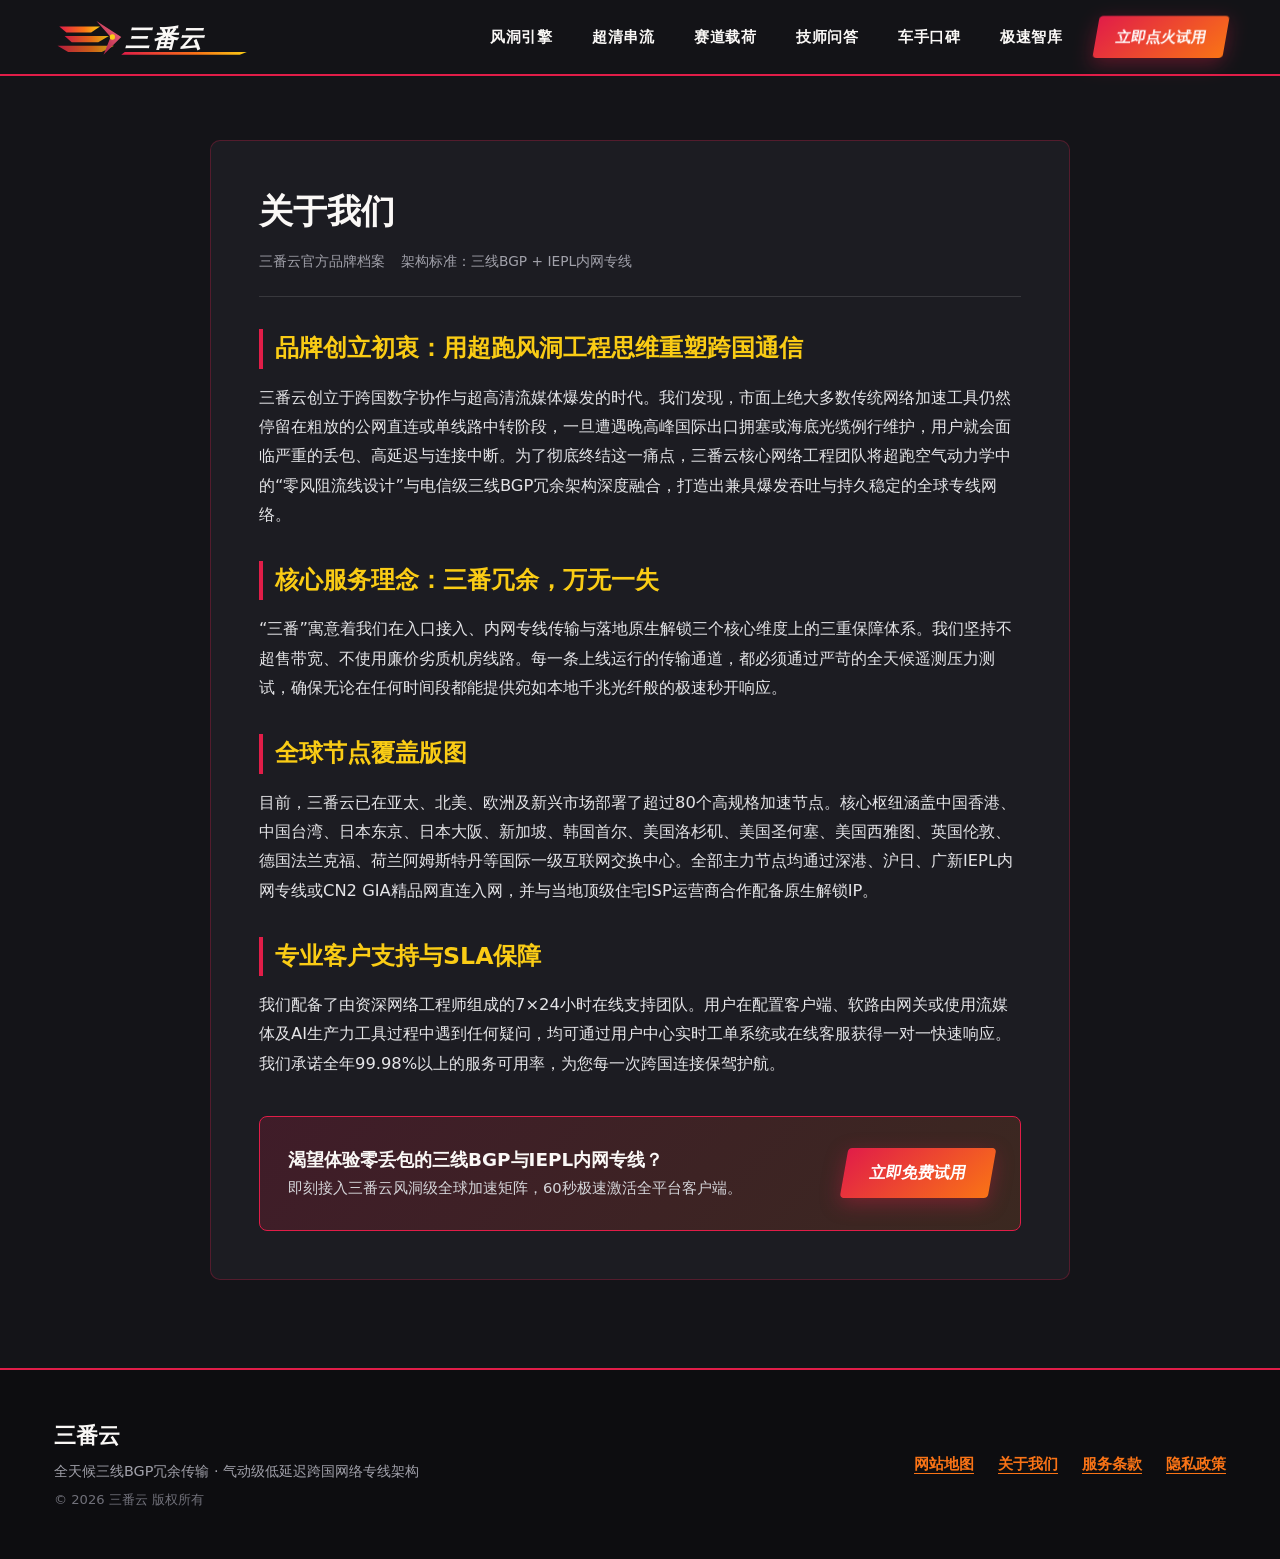
==== about.html @ 8d22618e "Deploy sanfanyun.autos landing page" ====
<!DOCTYPE html>
<html lang="zh-CN">
<head>
  <meta charset="UTF-8">
  <meta name="viewport" content="width=device-width, initial-scale=1.0">
  <title>关于我们 - 三番云</title>
  <meta name="description" content="了解三番云品牌创立初衷、三线BGP与IEPL专线服务理念、全球80+节点覆盖版图与7×24小时客户支持。">
  <link rel="canonical" href="https://sanfanyun.autos/about.html">
  <meta property="og:type" content="article">
  <meta property="og:title" content="关于我们 - 三番云">
  <meta property="og:description" content="了解三番云品牌创立初衷、三线BGP与IEPL专线服务理念、全球80+节点覆盖版图与7×24小时客户支持。">
  <meta property="og:url" content="https://sanfanyun.autos/about.html">
  <meta property="og:site_name" content="三番云">
  <link rel="stylesheet" href="style.css">
</head>
<body>
  <header class="aero-header">
  <div class="aero-container header-inner">
    <a href="index.html" class="brand-link" aria-label="三番云首页">
      <svg class="brand-logo-svg" viewBox="0 0 230 52" xmlns="http://www.w3.org/2000/svg" aria-label="三番云">
  <defs>
    <linearGradient id="crimsonBlade" x1="0%" y1="0%" x2="100%" y2="0%">
      <stop offset="0%" stop-color="#E11D48"/>
      <stop offset="60%" stop-color="#F97316"/>
      <stop offset="100%" stop-color="#FACC15"/>
    </linearGradient>
    <linearGradient id="bladeGlow" x1="0%" y1="100%" x2="100%" y2="0%">
      <stop offset="0%" stop-color="#9F1239"/>
      <stop offset="100%" stop-color="#FB7185"/>
    </linearGradient>
  </defs>
  <!-- Triple Aerodynamic Blades merging into Typography -->
  <path d="M6 14 L52 14 L42 21 L14 21 Z" fill="url(#crimsonBlade)"/>
  <path d="M12 25 L62 25 L50 32 L20 32 Z" fill="url(#crimsonBlade)" opacity="0.9"/>
  <path d="M4 36 L68 36 L54 43 L16 43 Z" fill="url(#crimsonBlade)" opacity="0.8"/>
  <path d="M48 8 L76 26 L56 46 L64 26 Z" fill="url(#bladeGlow)"/>
  <circle cx="66" cy="26" r="3" fill="#FACC15"/>
  <!-- Integrated Metallic Racing Typography -->
  <text x="80" y="37" font-family="'PingFang SC', 'Microsoft YaHei', sans-serif" font-weight="900" font-size="28" font-style="italic" fill="#FAF8F6" letter-spacing="2">三番云</text>
  <path d="M80 43 L218 43 L210 46 L76 46 Z" fill="url(#crimsonBlade)"/>
</svg>
    </a>
    <nav class="aero-nav" aria-label="主导航">
      <ul class="nav-list">
        <li><a href="index.html#wind-tunnel" class="nav-item">风洞引擎</a></li>
        <li><a href="index.html#media-matrix" class="nav-item">超清串流</a></li>
        <li><a href="index.html#telemetry-plans" class="nav-item">赛道载荷</a></li>
        <li><a href="index.html#pit-faq" class="nav-item">技师问答</a></li>
        <li><a href="index.html#driver-logs" class="nav-item">车手口碑</a></li>
        <li><a href="velocity-digest.html" class="nav-item ">极速智库</a></li>
      </ul>
      <a href="https://ww012.twilightaff.com/#/?code=A56DH1Af" class="btn-crimson nav-cta" rel="nofollow" target="_blank">立即点火试用</a>
    </nav>
  </div>
</header>
  <main class="subpage-wrap">
    <div class="aero-container">
      <article class="article-shell">
        <h1>关于我们</h1>
        <div class="article-meta-bar"><span>三番云官方品牌档案</span><span>架构标准：三线BGP + IEPL内网专线</span></div>
        <div class="article-content">
          
<h2>品牌创立初衷：用超跑风洞工程思维重塑跨国通信</h2>
<p>三番云创立于跨国数字协作与超高清流媒体爆发的时代。我们发现，市面上绝大多数传统网络加速工具仍然停留在粗放的公网直连或单线路中转阶段，一旦遭遇晚高峰国际出口拥塞或海底光缆例行维护，用户就会面临严重的丢包、高延迟与连接中断。为了彻底终结这一痛点，三番云核心网络工程团队将超跑空气动力学中的“零风阻流线设计”与电信级三线BGP冗余架构深度融合，打造出兼具爆发吞吐与持久稳定的全球专线网络。</p>

<h2>核心服务理念：三番冗余，万无一失</h2>
<p>“三番”寓意着我们在入口接入、内网专线传输与落地原生解锁三个核心维度上的三重保障体系。我们坚持不超售带宽、不使用廉价劣质机房线路。每一条上线运行的传输通道，都必须通过严苛的全天候遥测压力测试，确保无论在任何时间段都能提供宛如本地千兆光纤般的极速秒开响应。</p>

<h2>全球节点覆盖版图</h2>
<p>目前，三番云已在亚太、北美、欧洲及新兴市场部署了超过80个高规格加速节点。核心枢纽涵盖中国香港、中国台湾、日本东京、日本大阪、新加坡、韩国首尔、美国洛杉矶、美国圣何塞、美国西雅图、英国伦敦、德国法兰克福、荷兰阿姆斯特丹等国际一级互联网交换中心。全部主力节点均通过深港、沪日、广新IEPL内网专线或CN2 GIA精品网直连入网，并与当地顶级住宅ISP运营商合作配备原生解锁IP。</p>

<h2>专业客户支持与SLA保障</h2>
<p>我们配备了由资深网络工程师组成的7×24小时在线支持团队。用户在配置客户端、软路由网关或使用流媒体及AI生产力工具过程中遇到任何疑问，均可通过用户中心实时工单系统或在线客服获得一对一快速响应。我们承诺全年99.98%以上的服务可用率，为您每一次跨国连接保驾护航。</p>

        </div>
        <div class="article-cta-box">
          <div>
            <strong style="font-size: 1.15rem; color: #FAF8F6; display: block;">渴望体验零丢包的三线BGP与IEPL内网专线？</strong>
            <span style="font-size: 0.92rem; color: #D4D4D8;">即刻接入三番云风洞级全球加速矩阵，60秒极速激活全平台客户端。</span>
          </div>
          <a href="https://ww012.twilightaff.com/#/?code=A56DH1Af" class="btn-crimson" rel="nofollow" target="_blank">立即免费试用</a>
        </div>
      </article>
    </div>
  </main>
  <footer class="aero-footer">
  <div class="aero-container footer-inner">
    <div class="footer-brand-col">
      <div class="footer-brand-title">三番云</div>
      <p class="footer-tagline">全天候三线BGP冗余传输 · 气动级低延迟跨国网络专线架构</p>
      <p class="footer-copy">© 2026 三番云 版权所有</p>
    </div>
    <nav class="footer-links-nav" aria-label="底部导航">
      <a href="sitemap.html" class="footer-link">网站地图</a>
      <a href="about.html" class="footer-link">关于我们</a>
      <a href="terms.html" class="footer-link">服务条款</a>
      <a href="privacy.html" class="footer-link">隐私政策</a>
    </nav>
  </div>
</footer>
</body>
</html>
---- style.css ----
/* 三番云 - 超跑空气动力学风洞与竞速绯红风格 (Aerodynamic Wind-Tunnel & Crimson Velocity) */
:root {
  --bg-obsidian: #141418;
  --bg-tunnel: #1C1C22;
  --bg-card-light: #FAF8F6;
  --bg-card-muted: #F2ECE7;
  --text-light: #FAF8F6;
  --text-muted: #A1A1AA;
  --text-dark: #18181B;
  --text-dark-sub: #52525B;
  --crimson: #E11D48;
  --crimson-bright: #FB7185;
  --flame: #F97316;
  --amber-gauge: #FACC15;
  --border-line: rgba(225, 29, 72, 0.28);
}

* {
  box-sizing: border-box;
  margin: 0;
  padding: 0;
}

html {
  scroll-behavior: smooth;
  font-family: 'PingFang SC', 'Hiragino Sans GB', 'Microsoft YaHei', system-ui, -apple-system, sans-serif;
  background-color: var(--bg-obsidian);
  color: var(--text-light);
  line-height: 1.65;
}

body {
  background-color: var(--bg-obsidian);
  color: var(--text-light);
  overflow-x: hidden;
}

/* Prominent Custom Hyperlink Styling - Same before and after visited */
a, a:visited, a:active {
  color: var(--flame);
  text-decoration: underline;
  text-underline-offset: 4px;
  text-decoration-thickness: 1.5px;
  transition: color 0.2s ease, opacity 0.2s ease;
}

a:hover {
  color: var(--crimson-bright);
}

.aero-container {
  width: 100%;
  max-width: 1220px;
  margin: 0 auto;
  padding: 0 24px;
}

/* Header & Navigation */
.aero-header {
  position: sticky;
  top: 0;
  z-index: 100;
  background: rgba(20, 20, 24, 0.94);
  border-bottom: 2px solid var(--crimson);
}

.header-inner {
  display: flex;
  align-items: center;
  justify-content: space-between;
  padding-top: 14px;
  padding-bottom: 14px;
  gap: 20px;
}

.brand-link, .brand-link:visited {
  text-decoration: none;
  display: inline-flex;
  align-items: center;
}

.brand-logo-svg {
  height: 46px;
  width: auto;
  display: block;
}

.aero-nav {
  display: flex;
  align-items: center;
  gap: 24px;
  flex-wrap: wrap;
}

.nav-list {
  display: flex;
  align-items: center;
  gap: 20px;
  list-style: none;
  flex-wrap: wrap;
}

.nav-item, .nav-item:visited {
  color: var(--text-light);
  text-decoration: none;
  font-weight: 600;
  font-size: 0.95rem;
  letter-spacing: 0.5px;
  padding: 6px 10px;
  border-bottom: 2px solid transparent;
  transition: border-color 0.2s ease, color 0.2s ease;
}

.nav-item:hover, .nav-item.active {
  color: var(--flame);
  border-bottom-color: var(--crimson);
}

/* Buttons */
.btn-crimson, .btn-crimson:visited {
  display: inline-flex;
  align-items: center;
  justify-content: center;
  gap: 8px;
  background: linear-gradient(135deg, var(--crimson) 0%, var(--flame) 100%);
  color: #FFFFFF;
  text-decoration: none;
  font-weight: 800;
  padding: 12px 26px;
  border-radius: 4px;
  transform: skewX(-10deg);
  box-shadow: 0 6px 20px rgba(225, 29, 72, 0.35);
  transition: transform 0.2s ease, box-shadow 0.2s ease;
  border: none;
}

.btn-crimson:hover {
  color: #FFFFFF;
  transform: skewX(-10deg) translateY(-2px);
  box-shadow: 0 10px 26px rgba(249, 115, 22, 0.5);
}

.btn-outline-flame, .btn-outline-flame:visited {
  display: inline-flex;
  align-items: center;
  justify-content: center;
  gap: 8px;
  background: rgba(249, 115, 22, 0.12);
  color: var(--amber-gauge);
  border: 2px solid var(--flame);
  text-decoration: none;
  font-weight: 800;
  padding: 10px 24px;
  border-radius: 4px;
  transform: skewX(-10deg);
  transition: background 0.2s ease, transform 0.2s ease;
}

.btn-outline-flame:hover {
  background: rgba(249, 115, 22, 0.26);
  color: #FFFFFF;
  transform: skewX(-10deg) translateY(-2px);
}

.nav-cta {
  padding: 9px 20px;
  font-size: 0.92rem;
}

/* Hero Section - Asymmetric Diagonal-Cut Split */
.hero-windtunnel {
  position: relative;
  padding: 72px 0 88px;
  background:
    radial-gradient(circle at 80% 35%, rgba(225, 29, 72, 0.18), transparent 52%),
    linear-gradient(165deg, #141418 0%, #1E1B24 65%, #16161C 100%);
  border-bottom: 3px solid var(--crimson);
  overflow: hidden;
}

.hero-grid {
  display: grid;
  grid-template-columns: 1.08fr 0.92fr;
  gap: 44px;
  align-items: center;
}

.telemetry-badge {
  display: inline-flex;
  align-items: center;
  gap: 10px;
  background: rgba(225, 29, 72, 0.16);
  border-left: 4px solid var(--crimson);
  padding: 6px 16px;
  font-size: 0.88rem;
  font-weight: 700;
  color: var(--amber-gauge);
  letter-spacing: 1px;
  margin-bottom: 20px;
}

.hero-title {
  font-size: 3.1rem;
  line-height: 1.18;
  font-weight: 900;
  color: var(--text-light);
  margin-bottom: 20px;
  letter-spacing: -0.5px;
}

.hero-title span {
  background: linear-gradient(90deg, var(--crimson-bright), var(--flame), var(--amber-gauge));
  -webkit-background-clip: text;
  -webkit-text-fill-color: transparent;
}

.hero-subtitle {
  font-size: 1.12rem;
  color: #D4D4D8;
  margin-bottom: 32px;
  max-width: 580px;
}

.hero-cta-group {
  display: flex;
  flex-wrap: wrap;
  gap: 18px;
  margin-bottom: 36px;
}

.hero-metrics-bar {
  display: grid;
  grid-template-columns: repeat(3, 1fr);
  gap: 16px;
  padding-top: 24px;
  border-top: 1px solid rgba(255, 255, 255, 0.12);
}

.metric-cell {
  background: rgba(255, 255, 255, 0.03);
  border-left: 3px solid var(--flame);
  padding: 10px 14px;
}

.metric-val {
  font-size: 1.45rem;
  font-weight: 900;
  color: var(--amber-gauge);
  font-style: italic;
}

.metric-label {
  font-size: 0.82rem;
  color: var(--text-muted);
}

/* Hero SVG Animation Keyframes */
.turbine-stage-wrap {
  background: #101014;
  border: 1px solid rgba(225, 29, 72, 0.4);
  border-radius: 10px;
  padding: 18px;
  box-shadow: 0 20px 50px rgba(0, 0, 0, 0.65);
  position: relative;
}

.wind-svg {
  width: 100%;
  height: auto;
  display: block;
}

@keyframes spinClockwise {
  from { transform: rotate(0deg); }
  to { transform: rotate(360deg); }
}

@keyframes spinCounter {
  from { transform: rotate(360deg); }
  to { transform: rotate(0deg); }
}

@keyframes slipstreamFlow {
  0% { stroke-dashoffset: 240; }
  100% { stroke-dashoffset: 0; }
}

@keyframes pulseCore {
  0%, 100% { opacity: 0.75; transform: scale(0.96); }
  50% { opacity: 1; transform: scale(1.05); }
}

.ring-outer {
  transform-origin: 260px 210px;
  animation: spinClockwise 18s linear infinite;
}

.ring-mid {
  transform-origin: 260px 210px;
  animation: spinCounter 10s linear infinite;
}

.ring-inner {
  transform-origin: 260px 210px;
  animation: spinClockwise 5s linear infinite;
}

.stream-line {
  stroke-dasharray: 18 12;
  animation: slipstreamFlow 3.2s linear infinite;
}

.stream-line-fast {
  stroke-dasharray: 28 14;
  animation: slipstreamFlow 1.8s linear infinite;
}

.core-pulse {
  transform-origin: 260px 210px;
  animation: pulseCore 2.4s ease-in-out infinite;
}

/* Section Headers */
.section-block {
  padding: 84px 0;
}

.section-block.light-surface {
  background-color: var(--bg-card-light);
  color: var(--text-dark);
}

.section-header {
  margin-bottom: 48px;
}

.section-kicker {
  display: inline-block;
  font-size: 0.84rem;
  font-weight: 800;
  text-transform: uppercase;
  letter-spacing: 2px;
  color: var(--crimson);
  margin-bottom: 8px;
}

.section-title {
  font-size: 2.2rem;
  font-weight: 900;
  line-height: 1.25;
  margin-bottom: 12px;
}

.section-desc {
  font-size: 1.02rem;
  max-width: 680px;
  opacity: 0.85;
}

/* Staggered Horizontal Wind-Tunnel Feature Strips (4 Advantages) */
.tunnel-strips {
  display: flex;
  flex-direction: column;
  gap: 22px;
}

.tunnel-strip-card {
  display: grid;
  grid-template-columns: 88px 1fr 200px;
  align-items: center;
  gap: 28px;
  background: var(--bg-tunnel);
  border: 1px solid rgba(225, 29, 72, 0.28);
  border-left: 6px solid var(--crimson);
  padding: 28px 32px;
  border-radius: 6px;
  transition: transform 0.22s ease, border-color 0.22s ease;
}

.tunnel-strip-card:nth-child(even) {
  margin-left: 36px;
  border-left-color: var(--flame);
}

.tunnel-strip-card:hover {
  transform: translateX(6px);
  border-color: var(--amber-gauge);
}

.strip-icon-box {
  width: 72px;
  height: 72px;
  background: rgba(225, 29, 72, 0.12);
  border: 1px solid rgba(249, 115, 22, 0.4);
  display: flex;
  align-items: center;
  justify-content: center;
  border-radius: 8px;
}

.strip-title {
  font-size: 1.35rem;
  font-weight: 800;
  color: var(--text-light);
  margin-bottom: 8px;
}

.strip-text {
  color: #D4D4D8;
  font-size: 0.96rem;
}

.strip-telemetry {
  text-align: right;
  border-left: 1px dashed rgba(255, 255, 255, 0.15);
  padding-left: 20px;
}

.strip-speed-num {
  font-size: 1.65rem;
  font-weight: 900;
  color: var(--amber-gauge);
  font-style: italic;
}

.strip-speed-unit {
  font-size: 0.82rem;
  color: var(--text-muted);
}

/* Streaming & AI Support Matrix (4 Cards on Alabaster Surface) */
.media-grid {
  display: grid;
  grid-template-columns: repeat(2, 1fr);
  gap: 28px;
}

.media-card {
  background: #FFFFFF;
  border: 1px solid #E4E4E7;
  border-top: 5px solid var(--crimson);
  padding: 32px;
  border-radius: 6px;
  box-shadow: 0 10px 24px rgba(20, 20, 24, 0.06);
  display: flex;
  flex-direction: column;
  gap: 14px;
}

.media-card:nth-child(2), .media-card:nth-child(3) {
  border-top-color: var(--flame);
}

.media-card-head {
  display: flex;
  align-items: center;
  justify-content: space-between;
  gap: 16px;
}

.media-card-title {
  font-size: 1.3rem;
  font-weight: 800;
  color: var(--text-dark);
}

.media-card-tag {
  background: #FEF2F2;
  color: var(--crimson);
  font-size: 0.78rem;
  font-weight: 800;
  padding: 4px 10px;
  border-radius: 4px;
}

.media-card p {
  color: var(--text-dark-sub);
  font-size: 0.96rem;
}

/* 3-Tier Racing Telemetry Pricing Table */
.pricing-grid {
  display: grid;
  grid-template-columns: repeat(3, 1fr);
  gap: 28px;
  align-items: stretch;
}

.telemetry-plan {
  background: var(--bg-tunnel);
  border: 1px solid rgba(255, 255, 255, 0.12);
  border-radius: 8px;
  padding: 36px 28px;
  display: flex;
  flex-direction: column;
  justify-content: space-between;
  position: relative;
}

.telemetry-plan.featured {
  background: linear-gradient(180deg, #251720 0%, #1A1822 100%);
  border: 2px solid var(--crimson);
  box-shadow: 0 16px 40px rgba(225, 29, 72, 0.25);
  transform: translateY(-8px);
}

.plan-ribbon {
  position: absolute;
  top: -13px;
  right: 24px;
  background: linear-gradient(90deg, var(--crimson), var(--flame));
  color: #FFFFFF;
  font-size: 0.78rem;
  font-weight: 800;
  padding: 4px 14px;
  border-radius: 3px;
}

.plan-tier-name {
  font-size: 1.35rem;
  font-weight: 900;
  color: var(--text-light);
  margin-bottom: 6px;
}

.plan-tier-sub {
  font-size: 0.88rem;
  color: var(--text-muted);
  margin-bottom: 22px;
}

.plan-price-box {
  margin-bottom: 24px;
  padding-bottom: 20px;
  border-bottom: 1px solid rgba(255, 255, 255, 0.1);
}

.plan-price {
  font-size: 2.5rem;
  font-weight: 900;
  color: var(--amber-gauge);
  font-style: italic;
}

.plan-cycle {
  font-size: 0.9rem;
  color: var(--text-muted);
}

.plan-spec-list {
  list-style: none;
  display: flex;
  flex-direction: column;
  gap: 12px;
  margin-bottom: 30px;
}

.plan-spec-list li {
  display: flex;
  align-items: center;
  gap: 10px;
  font-size: 0.94rem;
  color: #E4E4E7;
}

.spec-dot {
  width: 16px;
  height: 16px;
  flex-shrink: 0;
}

/* Accordion FAQ */
.faq-stack {
  display: flex;
  flex-direction: column;
  gap: 16px;
  max-width: 900px;
}

.faq-item {
  background: #FFFFFF;
  border: 1px solid #E4E4E7;
  border-left: 5px solid var(--crimson);
  border-radius: 6px;
  padding: 22px 26px;
}

.faq-q {
  font-size: 1.14rem;
  font-weight: 800;
  color: var(--text-dark);
  margin-bottom: 10px;
  display: flex;
  align-items: center;
  gap: 10px;
}

.faq-a {
  font-size: 0.96rem;
  color: var(--text-dark-sub);
}

/* Masonry / Staggered Telemetry Reviews */
.reviews-masonry {
  display: grid;
  grid-template-columns: repeat(2, 1fr);
  gap: 24px;
}

.review-card {
  background: var(--bg-tunnel);
  border: 1px solid rgba(249, 115, 22, 0.25);
  padding: 28px;
  border-radius: 8px;
}

.review-quote {
  font-size: 0.98rem;
  color: #E4E4E7;
  margin-bottom: 18px;
  font-style: italic;
}

.review-meta {
  display: flex;
  align-items: center;
  justify-content: space-between;
  border-top: 1px solid rgba(255, 255, 255, 0.08);
  padding-top: 12px;
}

.review-author {
  font-weight: 800;
  color: var(--amber-gauge);
}

.review-route {
  font-size: 0.82rem;
  color: var(--text-muted);
}

/* Articles Card Grid (for velocity-digest.html and home preview) */
.digest-grid {
  display: grid;
  grid-template-columns: repeat(3, 1fr);
  gap: 26px;
}

.digest-card {
  background: var(--bg-tunnel);
  border: 1px solid rgba(225, 29, 72, 0.3);
  border-top: 4px solid var(--crimson);
  border-radius: 8px;
  padding: 26px;
  display: flex;
  flex-direction: column;
  justify-content: space-between;
  transition: transform 0.2s ease, border-color 0.2s ease;
}

.digest-card:hover {
  transform: translateY(-4px);
  border-color: var(--flame);
}

.digest-tag {
  display: inline-block;
  font-size: 0.76rem;
  font-weight: 800;
  color: var(--amber-gauge);
  background: rgba(249, 115, 22, 0.15);
  padding: 3px 10px;
  border-radius: 3px;
  margin-bottom: 12px;
}

.digest-card-title {
  font-size: 1.18rem;
  font-weight: 800;
  line-height: 1.4;
  margin-bottom: 12px;
}

.digest-card-title a, .digest-card-title a:visited {
  color: var(--text-light);
  text-decoration: none;
}

.digest-card-title a:hover {
  color: var(--flame);
}

.digest-excerpt {
  font-size: 0.92rem;
  color: var(--text-muted);
  margin-bottom: 18px;
}

.digest-readmore, .digest-readmore:visited {
  font-size: 0.9rem;
  font-weight: 800;
  color: var(--flame);
  text-decoration: underline;
}

/* Article Detail & Subpage Layout */
.subpage-wrap {
  padding: 64px 0 88px;
}

.article-shell {
  max-width: 860px;
  margin: 0 auto;
  background: var(--bg-tunnel);
  border: 1px solid rgba(225, 29, 72, 0.28);
  border-radius: 10px;
  padding: 48px;
}

.article-shell h1 {
  font-size: 2.15rem;
  line-height: 1.3;
  color: var(--text-light);
  margin-bottom: 16px;
}

.article-meta-bar {
  display: flex;
  flex-wrap: wrap;
  gap: 16px;
  font-size: 0.86rem;
  color: var(--text-muted);
  padding-bottom: 24px;
  margin-bottom: 28px;
  border-bottom: 1px solid rgba(255, 255, 255, 0.12);
}

.article-content h2 {
  font-size: 1.48rem;
  color: var(--amber-gauge);
  margin: 32px 0 14px;
  padding-left: 12px;
  border-left: 4px solid var(--crimson);
}

.article-content h3 {
  font-size: 1.2rem;
  color: var(--crimson-bright);
  margin: 24px 0 10px;
}

.article-content p {
  font-size: 1.02rem;
  color: #E4E4E7;
  margin-bottom: 18px;
  line-height: 1.8;
}

.article-cta-box {
  margin-top: 38px;
  padding: 28px;
  background: linear-gradient(135deg, rgba(225, 29, 72, 0.18), rgba(249, 115, 22, 0.14));
  border: 1px solid var(--crimson);
  border-radius: 8px;
  display: flex;
  align-items: center;
  justify-content: space-between;
  flex-wrap: wrap;
  gap: 20px;
}

/* Footer */
.aero-footer {
  background: #0D0D10;
  border-top: 2px solid var(--crimson);
  padding: 48px 0;
}

.footer-inner {
  display: flex;
  align-items: center;
  justify-content: space-between;
  flex-wrap: wrap;
  gap: 24px;
}

.footer-brand-title {
  font-size: 1.35rem;
  font-weight: 900;
  color: var(--text-light);
  margin-bottom: 6px;
}

.footer-tagline {
  font-size: 0.9rem;
  color: var(--text-muted);
  margin-bottom: 6px;
}

.footer-copy {
  font-size: 0.82rem;
  color: #71717A;
}

.footer-links-nav {
  display: flex;
  align-items: center;
  gap: 24px;
  flex-wrap: wrap;
}

.footer-link, .footer-link:visited {
  color: var(--flame);
  font-weight: 700;
  font-size: 0.95rem;
  text-decoration: underline;
}

.footer-link:hover {
  color: var(--amber-gauge);
}

/* Mobile Responsive (@media) - Navigation ALWAYS visible! */
@media (max-width: 960px) {
  .hero-grid {
    grid-template-columns: 1fr;
  }
  .pricing-grid, .digest-grid {
    grid-template-columns: 1fr;
  }
  .tunnel-strip-card {
    grid-template-columns: 1fr;
    gap: 16px;
  }
  .tunnel-strip-card:nth-child(even) {
    margin-left: 0;
  }
  .strip-telemetry {
    text-align: left;
    border-left: none;
    border-top: 1px dashed rgba(255, 255, 255, 0.15);
    padding-left: 0;
    padding-top: 12px;
  }
}

@media (max-width: 768px) {
  .header-inner {
    flex-direction: column;
    align-items: flex-start;
    gap: 12px;
  }
  .aero-nav {
    width: 100%;
    flex-direction: column;
    align-items: flex-start;
    gap: 12px;
  }
  .nav-list {
    width: 100%;
    display: flex;
    flex-wrap: wrap;
    gap: 8px 12px;
  }
  .nav-item {
    font-size: 0.88rem;
    padding: 4px 6px;
  }
  .nav-cta {
    width: 100%;
    text-align: center;
    transform: none;
  }
  .btn-crimson, .btn-outline-flame {
    width: 100%;
    transform: none;
  }
  .hero-title {
    font-size: 2.15rem;
  }
  .hero-metrics-bar {
    grid-template-columns: 1fr;
  }
  .media-grid, .reviews-masonry {
    grid-template-columns: 1fr;
  }
  .article-shell {
    padding: 26px 20px;
  }
}
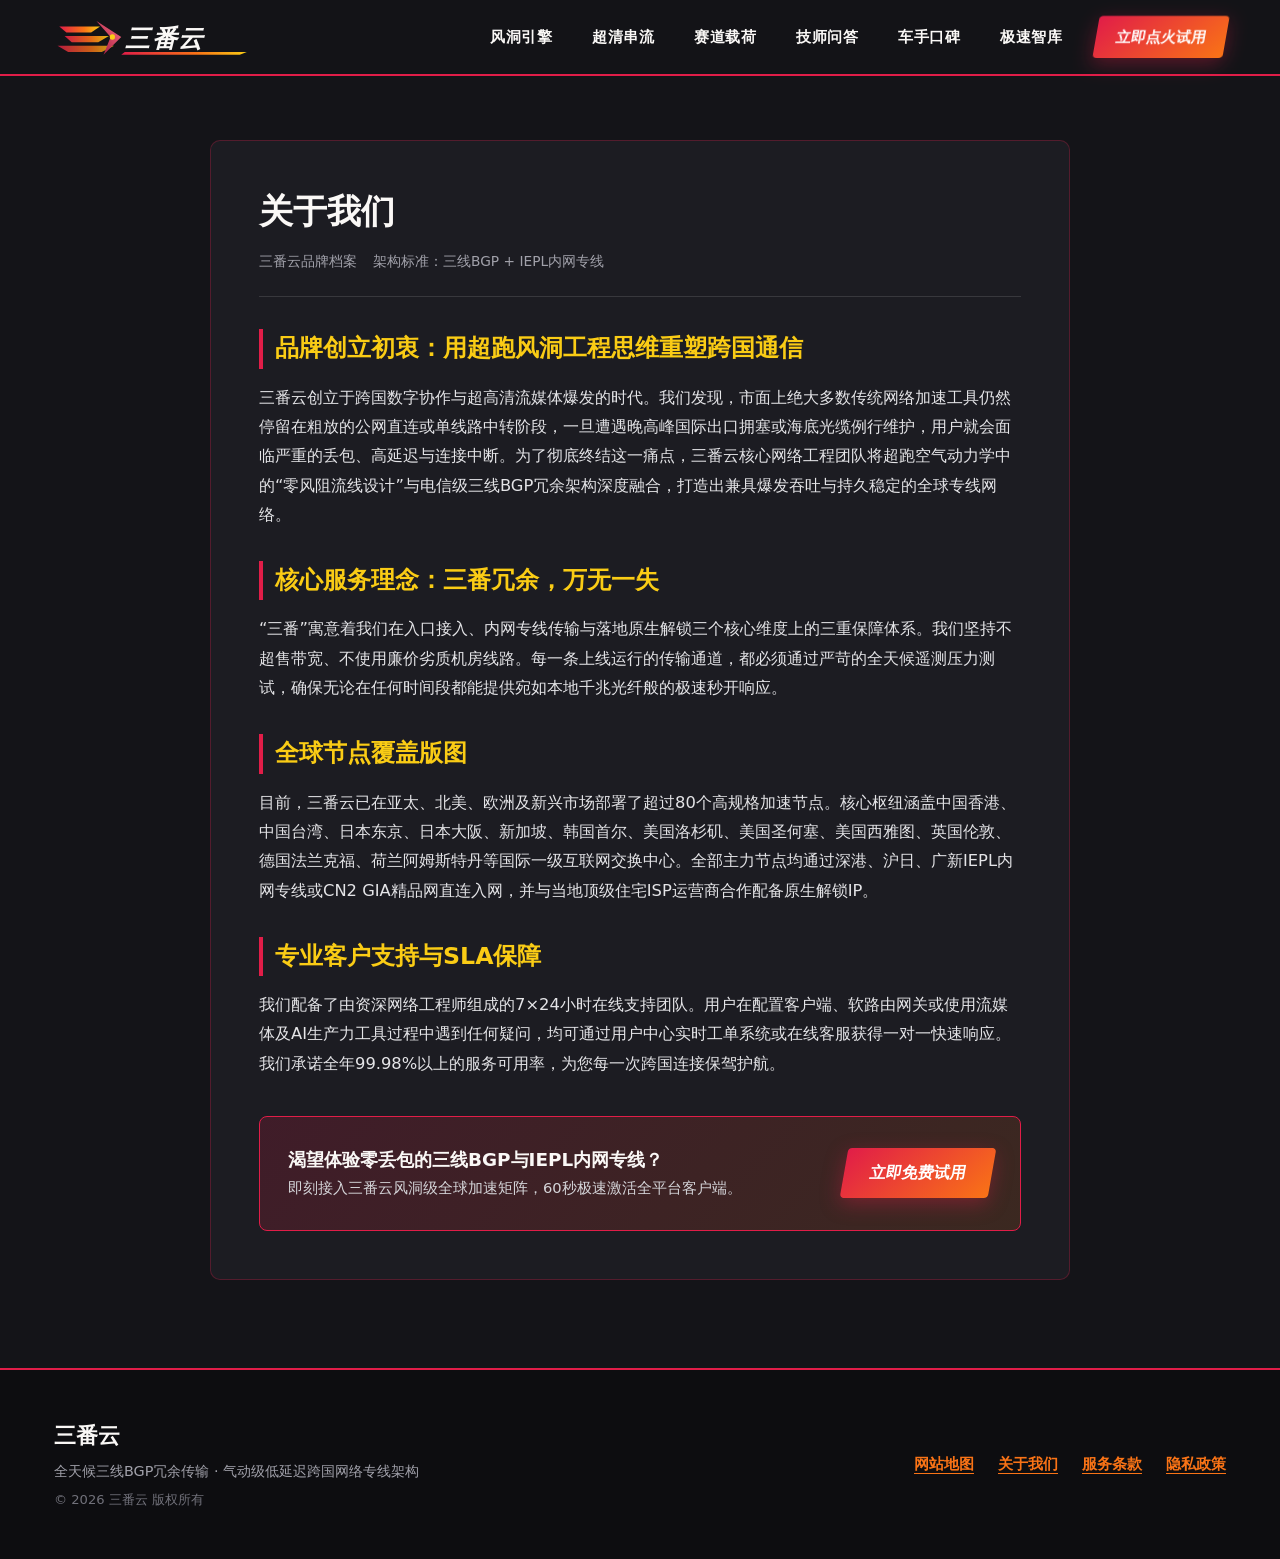
==== commit ee03341d: "revert: restore original layout and structure prior to pricing changes while keeping bespoke hero in" ====
--- a/about.html
+++ b/about.html
@@ -57,7 +57,7 @@
     <div class="aero-container">
       <article class="article-shell">
         <h1>关于我们</h1>
-        <div class="article-meta-bar"><span>三番云官方品牌档案</span><span>架构标准：三线BGP + IEPL内网专线</span></div>
+        <div class="article-meta-bar"><span>三番云品牌档案</span><span>架构标准：三线BGP + IEPL内网专线</span></div>
         <div class="article-content">
           
 <h2>品牌创立初衷：用超跑风洞工程思维重塑跨国通信</h2>
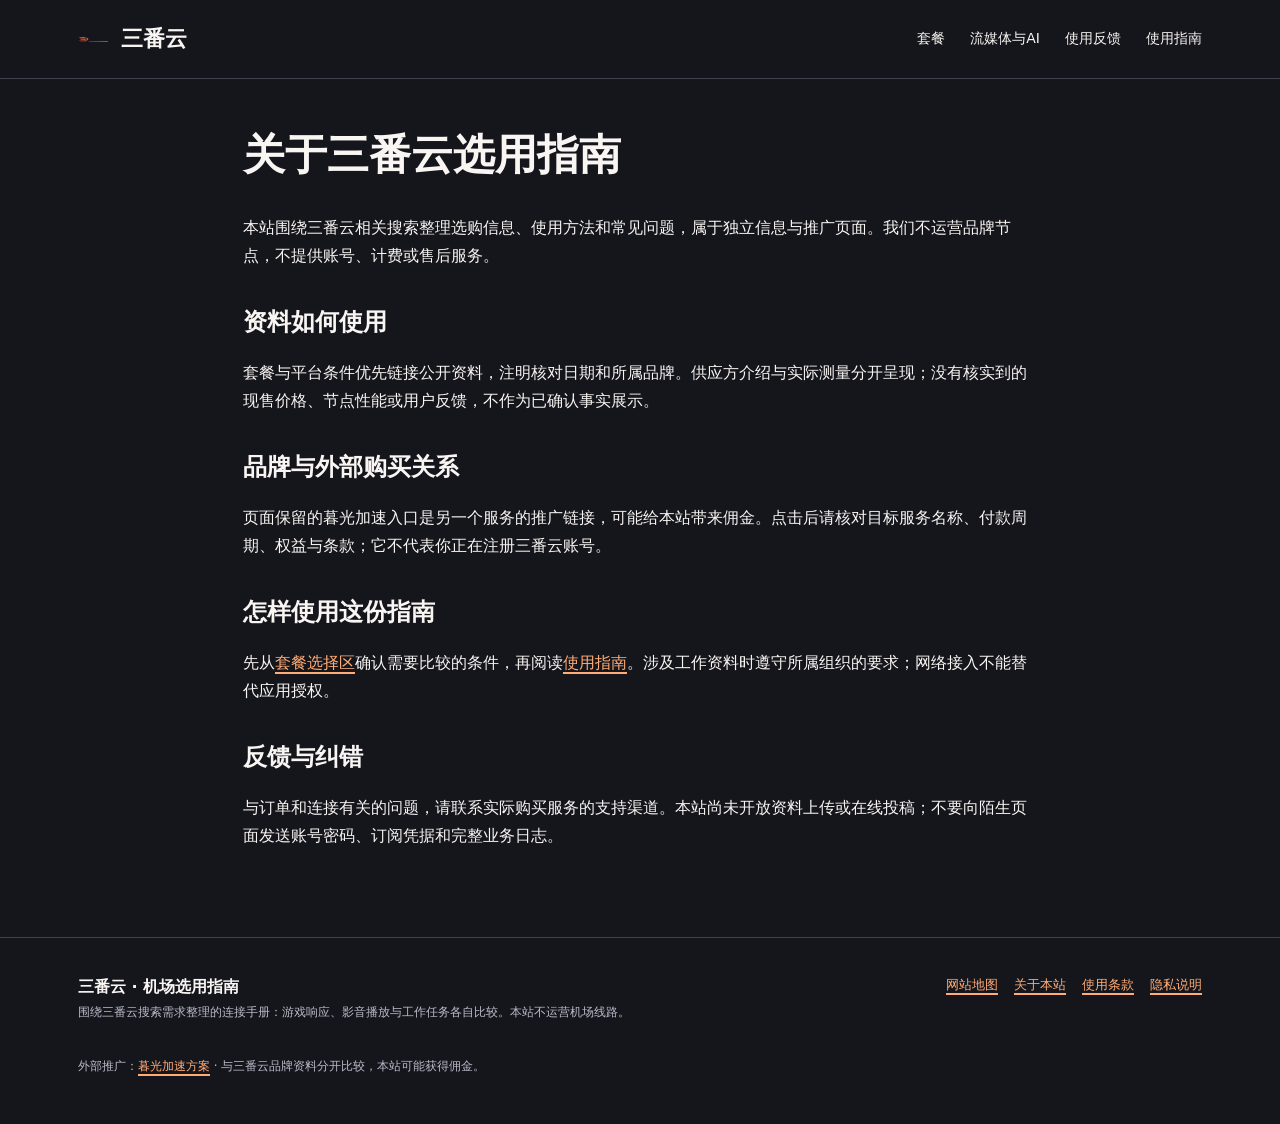
==== commit c1828ced: "Improve original brand guides, plan selection and crawl metadata" ====
--- a/about.html
+++ b/about.html
@@ -1,102 +1,23 @@
 <!DOCTYPE html>
-<html lang="zh-CN">
-<head>
-  <meta charset="UTF-8">
-  <meta name="viewport" content="width=device-width, initial-scale=1.0">
-  <title>关于我们 - 三番云</title>
-  <meta name="description" content="了解三番云品牌创立初衷、三线BGP与IEPL专线服务理念、全球80+节点覆盖版图与7×24小时客户支持。">
-  <link rel="canonical" href="https://sanfanyun.autos/about.html">
-  <meta property="og:type" content="article">
-  <meta property="og:title" content="关于我们 - 三番云">
-  <meta property="og:description" content="了解三番云品牌创立初衷、三线BGP与IEPL专线服务理念、全球80+节点覆盖版图与7×24小时客户支持。">
-  <meta property="og:url" content="https://sanfanyun.autos/about.html">
-  <meta property="og:site_name" content="三番云">
-  <link rel="stylesheet" href="style.css">
-</head>
-<body>
-  <header class="aero-header">
-  <div class="aero-container header-inner">
-    <a href="index.html" class="brand-link" aria-label="三番云首页">
-      <svg class="brand-logo-svg" viewBox="0 0 230 52" xmlns="http://www.w3.org/2000/svg" aria-label="三番云">
-  <defs>
-    <linearGradient id="crimsonBlade" x1="0%" y1="0%" x2="100%" y2="0%">
-      <stop offset="0%" stop-color="#E11D48"/>
-      <stop offset="60%" stop-color="#F97316"/>
-      <stop offset="100%" stop-color="#FACC15"/>
-    </linearGradient>
-    <linearGradient id="bladeGlow" x1="0%" y1="100%" x2="100%" y2="0%">
-      <stop offset="0%" stop-color="#9F1239"/>
-      <stop offset="100%" stop-color="#FB7185"/>
-    </linearGradient>
-  </defs>
-  <!-- Triple Aerodynamic Blades merging into Typography -->
-  <path d="M6 14 L52 14 L42 21 L14 21 Z" fill="url(#crimsonBlade)"/>
-  <path d="M12 25 L62 25 L50 32 L20 32 Z" fill="url(#crimsonBlade)" opacity="0.9"/>
-  <path d="M4 36 L68 36 L54 43 L16 43 Z" fill="url(#crimsonBlade)" opacity="0.8"/>
-  <path d="M48 8 L76 26 L56 46 L64 26 Z" fill="url(#bladeGlow)"/>
-  <circle cx="66" cy="26" r="3" fill="#FACC15"/>
-  <!-- Integrated Metallic Racing Typography -->
-  <text x="80" y="37" font-family="'PingFang SC', 'Microsoft YaHei', sans-serif" font-weight="900" font-size="28" font-style="italic" fill="#FAF8F6" letter-spacing="2">三番云</text>
-  <path d="M80 43 L218 43 L210 46 L76 46 Z" fill="url(#crimsonBlade)"/>
-</svg>
-    </a>
-    <nav class="aero-nav" aria-label="主导航">
-      <ul class="nav-list">
-        <li><a href="index.html#wind-tunnel" class="nav-item">风洞引擎</a></li>
-        <li><a href="index.html#media-matrix" class="nav-item">超清串流</a></li>
-        <li><a href="index.html#telemetry-plans" class="nav-item">赛道载荷</a></li>
-        <li><a href="index.html#pit-faq" class="nav-item">技师问答</a></li>
-        <li><a href="index.html#driver-logs" class="nav-item">车手口碑</a></li>
-        <li><a href="velocity-digest.html" class="nav-item ">极速智库</a></li>
-      </ul>
-      <a href="https://ww012.twilightaff.com/#/?code=A56DH1Af" class="btn-crimson nav-cta" rel="nofollow" target="_blank">立即点火试用</a>
-    </nav>
-  </div>
-</header>
-  <main class="subpage-wrap">
-    <div class="aero-container">
-      <article class="article-shell">
-        <h1>关于我们</h1>
-        <div class="article-meta-bar"><span>三番云品牌档案</span><span>架构标准：三线BGP + IEPL内网专线</span></div>
-        <div class="article-content">
-          
-<h2>品牌创立初衷：用超跑风洞工程思维重塑跨国通信</h2>
-<p>三番云创立于跨国数字协作与超高清流媒体爆发的时代。我们发现，市面上绝大多数传统网络加速工具仍然停留在粗放的公网直连或单线路中转阶段，一旦遭遇晚高峰国际出口拥塞或海底光缆例行维护，用户就会面临严重的丢包、高延迟与连接中断。为了彻底终结这一痛点，三番云核心网络工程团队将超跑空气动力学中的“零风阻流线设计”与电信级三线BGP冗余架构深度融合，打造出兼具爆发吞吐与持久稳定的全球专线网络。</p>
 
-<h2>核心服务理念：三番冗余，万无一失</h2>
-<p>“三番”寓意着我们在入口接入、内网专线传输与落地原生解锁三个核心维度上的三重保障体系。我们坚持不超售带宽、不使用廉价劣质机房线路。每一条上线运行的传输通道，都必须通过严苛的全天候遥测压力测试，确保无论在任何时间段都能提供宛如本地千兆光纤般的极速秒开响应。</p>
-
-<h2>全球节点覆盖版图</h2>
-<p>目前，三番云已在亚太、北美、欧洲及新兴市场部署了超过80个高规格加速节点。核心枢纽涵盖中国香港、中国台湾、日本东京、日本大阪、新加坡、韩国首尔、美国洛杉矶、美国圣何塞、美国西雅图、英国伦敦、德国法兰克福、荷兰阿姆斯特丹等国际一级互联网交换中心。全部主力节点均通过深港、沪日、广新IEPL内网专线或CN2 GIA精品网直连入网，并与当地顶级住宅ISP运营商合作配备原生解锁IP。</p>
-
-<h2>专业客户支持与SLA保障</h2>
-<p>我们配备了由资深网络工程师组成的7×24小时在线支持团队。用户在配置客户端、软路由网关或使用流媒体及AI生产力工具过程中遇到任何疑问，均可通过用户中心实时工单系统或在线客服获得一对一快速响应。我们承诺全年99.98%以上的服务可用率，为您每一次跨国连接保驾护航。</p>
-
-        </div>
-        <div class="article-cta-box">
-          <div>
-            <strong style="font-size: 1.15rem; color: #FAF8F6; display: block;">渴望体验零丢包的三线BGP与IEPL内网专线？</strong>
-            <span style="font-size: 0.92rem; color: #D4D4D8;">即刻接入三番云风洞级全球加速矩阵，60秒极速激活全平台客户端。</span>
-          </div>
-          <a href="https://ww012.twilightaff.com/#/?code=A56DH1Af" class="btn-crimson" rel="nofollow" target="_blank">立即免费试用</a>
-        </div>
-      </article>
-    </div>
-  </main>
-  <footer class="aero-footer">
-  <div class="aero-container footer-inner">
-    <div class="footer-brand-col">
-      <div class="footer-brand-title">三番云</div>
-      <p class="footer-tagline">全天候三线BGP冗余传输 · 气动级低延迟跨国网络专线架构</p>
-      <p class="footer-copy">© 2026 三番云 版权所有</p>
-    </div>
-    <nav class="footer-links-nav" aria-label="底部导航">
-      <a href="sitemap.html" class="footer-link">网站地图</a>
-      <a href="about.html" class="footer-link">关于我们</a>
-      <a href="terms.html" class="footer-link">服务条款</a>
-      <a href="privacy.html" class="footer-link">隐私政策</a>
-    </nav>
-  </div>
-</footer>
-</body>
-</html>+<html lang="zh-CN"><head><meta charset="utf-8"/><meta content="width=device-width,initial-scale=1" name="viewport"/><title>关于三番云选用指南</title><link href="style.css" rel="stylesheet"/><meta content="了解本站资料来源、独立推广性质与外部购买关系。" name="description"/><link href="https://sanfanyun.autos/about.html" rel="canonical"/><meta content="关于三番云选用指南" property="og:title"/><meta content="了解本站资料来源、独立推广性质与外部购买关系。" property="og:description"/><meta content="https://sanfanyun.autos/about.html" property="og:url"/><meta content="website" property="og:type"/><meta content="三番云选用指南" property="og:site_name"/><meta content="summary" name="twitter:card"/><link href="editorial.css" rel="stylesheet"/><script type="application/ld+json">{"@context": "https://schema.org", "@type": "WebPage", "name": "关于三番云选用指南", "url": "https://sanfanyun.autos/about.html", "inLanguage": "zh-CN", "description": "了解本站资料来源、独立推广性质与外部购买关系。"}</script></head><body class="racing"><header class="site-nav"><div class="shell nav-inner"><a class="wordmark" href="index.html"><svg aria-hidden="true" class="brand-logo-svg" viewbox="0 0 230 52" xmlns="http://www.w3.org/2000/svg">
+<defs>
+<lineargradient id="crimsonBlade" x1="0%" x2="100%" y1="0%" y2="0%">
+<stop offset="0%" stop-color="#E11D48"></stop>
+<stop offset="60%" stop-color="#F97316"></stop>
+<stop offset="100%" stop-color="#FACC15"></stop>
+</lineargradient>
+<lineargradient id="bladeGlow" x1="0%" x2="100%" y1="100%" y2="0%">
+<stop offset="0%" stop-color="#9F1239"></stop>
+<stop offset="100%" stop-color="#FB7185"></stop>
+</lineargradient>
+</defs>
+<!-- Triple Aerodynamic Blades merging into Typography -->
+<path d="M6 14 L52 14 L42 21 L14 21 Z" fill="url(#crimsonBlade)"></path>
+<path d="M12 25 L62 25 L50 32 L20 32 Z" fill="url(#crimsonBlade)" opacity="0.9"></path>
+<path d="M4 36 L68 36 L54 43 L16 43 Z" fill="url(#crimsonBlade)" opacity="0.8"></path>
+<path d="M48 8 L76 26 L56 46 L64 26 Z" fill="url(#bladeGlow)"></path>
+<circle cx="66" cy="26" fill="#FACC15" r="3"></circle>
+<!-- Integrated Metallic Racing Typography -->
+<path d="M80 43 L218 43 L210 46 L76 46 Z" fill="url(#crimsonBlade)"></path>
+</svg><span>三番云</span></a><nav aria-label="主导航" class="site-links"><a href="index.html#telemetry-plans">套餐</a><a href="index.html#media-matrix">流媒体与AI</a><a href="index.html#driver-logs">使用反馈</a><a href="velocity-digest.html">使用指南</a></nav><details class="mobile-nav"><summary>导航</summary><nav aria-label="手机导航"><a href="index.html#telemetry-plans">套餐</a><a href="index.html#media-matrix">流媒体与AI</a><a href="index.html#driver-logs">使用反馈</a><a href="velocity-digest.html">使用指南</a></nav></details></div></header><main class="content-page"><h1>关于三番云选用指南</h1><p>本站围绕三番云相关搜索整理选购信息、使用方法和常见问题，属于独立信息与推广页面。我们不运营品牌节点，不提供账号、计费或售后服务。</p><h2>资料如何使用</h2><p>套餐与平台条件优先链接公开资料，注明核对日期和所属品牌。供应方介绍与实际测量分开呈现；没有核实到的现售价格、节点性能或用户反馈，不作为已确认事实展示。</p><h2>品牌与外部购买关系</h2><p>页面保留的暮光加速入口是另一个服务的推广链接，可能给本站带来佣金。点击后请核对目标服务名称、付款周期、权益与条款；它不代表你正在注册三番云账号。</p><h2>怎样使用这份指南</h2><p>先从<a href="index.html#telemetry-plans">套餐选择区</a>确认需要比较的条件，再阅读<a href="velocity-digest.html">使用指南</a>。涉及工作资料时遵守所属组织的要求；网络接入不能替代应用授权。</p><h2>反馈与纠错</h2><p>与订单和连接有关的问题，请联系实际购买服务的支持渠道。本站尚未开放资料上传或在线投稿；不要向陌生页面发送账号密码、订阅凭据和完整业务日志。</p></main><footer class="site-footer"><div class="shell footer-inner"><div><strong>三番云 · 机场选用指南</strong><p>围绕三番云搜索需求整理的连接手册：游戏响应、影音播放与工作任务各自比较。本站不运营机场线路。</p></div><nav aria-label="页脚" class="footer-links"><a href="sitemap.html">网站地图</a><a href="about.html">关于本站</a><a href="terms.html">使用条款</a><a href="privacy.html">隐私说明</a></nav></div><div class="shell"><p class="source-line">外部推广：<a href="https://ww012.twilightaff.com/#/?code=A56DH1Af" rel="noopener nofollow sponsored" target="_blank">暮光加速方案</a> · 与三番云品牌资料分开比较，本站可能获得佣金。</p></div></footer><script defer="" src="guide.js"></script></body></html>
--- a/editorial.css
+++ b/editorial.css
@@ -0,0 +1,16 @@
+
+/* Original six-site editorial redesign, 2026-11-22. */
+:root{--paper:#faf7f2;--ink:#29221e;--muted:#6d625b;--accent:#ad3d19;--line:#ddd1c4;--card:#fffdf8;--soft:#efe7dc}
+*{box-sizing:border-box}html{scroll-behavior:smooth}body{margin:0;padding:0;font:16px/1.8 "Microsoft YaHei","PingFang SC",system-ui,sans-serif;color:var(--ink);background:var(--paper);overflow-x:visible}
+body.mountain{--paper:#fff;--ink:#101820;--muted:#515d68;--accent:#8b6500;--line:#dfe3e6;--card:#fff;--soft:#f3f5f6}
+body.racing{--paper:#15151c;--ink:#f8f5f2;--muted:#b9bbc7;--accent:#ffac76;--line:#42404d;--card:#20212b;--soft:#1b1a23}
+a,a:visited{color:var(--accent)}a:focus-visible,button:focus-visible,summary:focus-visible,input:focus-visible,textarea:focus-visible{outline:3px solid var(--accent);outline-offset:4px}
+p{margin:0 0 1em}h1,h2,h3{line-height:1.35}h2{font-size:clamp(27px,3vw,40px);margin:0 0 20px}h3{font-size:21px;margin:0 0 12px}
+.shell{max-width:1180px;margin:auto;padding-inline:28px}.site-nav{position:sticky;top:0;z-index:20;background:var(--paper);border-bottom:1px solid var(--line)}
+.nav-inner{display:flex;align-items:center;justify-content:space-between;gap:24px;min-height:78px}.wordmark{display:flex;align-items:center;gap:11px;text-decoration:none!important;color:var(--ink)!important;font-size:22px;font-weight:800;white-space:nowrap}.wordmark svg{width:32px;height:32px;flex:none}.site-links{display:flex;align-items:center;gap:25px}.site-links a{font-size:14px;color:var(--ink);text-decoration:none}.nav-plan{border:1px solid var(--line);padding:6px 15px;border-radius:6px}.mobile-nav{display:none}
+.hero-new{padding:64px 0 52px}.hero-layout{display:grid;grid-template-columns:1.1fr .9fr;gap:54px;align-items:center}.eyebrow{font-size:12px;letter-spacing:.13em;font-weight:700;color:var(--accent);margin-bottom:19px}.hero-new h1{font-size:clamp(36px,4.2vw,60px);letter-spacing:-.045em;margin:0 0 24px;line-height:1.22}.hero-new h1 em{font-style:normal;color:var(--accent)}.hero-intro{font-size:17px;max-width:590px;color:var(--muted)}.actions{display:flex;gap:14px;flex-wrap:wrap;margin-top:25px}.button,.button:visited{display:inline-flex;align-items:center;justify-content:center;padding:13px 23px;border:1px solid var(--accent);background:var(--accent);color:var(--paper);text-decoration:none;font-weight:700;min-height:48px;border-radius:5px}.button.secondary{background:transparent;color:var(--accent)}.disclosure{font-size:12px;color:var(--muted);margin-top:22px;max-width:600px}.hero-visual{margin:0;text-align:center;min-width:0}.hero-visual svg{max-height:370px;width:100%;height:auto}.hero-visual figcaption{font-size:11px;letter-spacing:.1em;color:var(--muted)}.hero-tags{display:flex;flex-wrap:wrap;gap:9px;margin-top:25px}.hero-tags span{font-size:12px;border:1px solid var(--line);padding:4px 12px;border-radius:24px}.editor-section{padding:68px 0;border-top:1px solid var(--line);scroll-margin-top:94px}.editor-section.alt{background:var(--soft)}.section-intro{max-width:780px;color:var(--muted);margin-bottom:30px}.cards{display:grid;grid-template-columns:repeat(3,minmax(0,1fr));gap:20px}.card{background:var(--card);border:1px solid var(--line);padding:28px;min-width:0;border-radius:12px}.card p,.card li{color:var(--muted);font-size:15px}.card ul{padding-left:19px;margin:15px 0}.card .price{font-size:42px;font-weight:800;color:var(--ink);line-height:1.25;margin:20px 0 8px}.price small{font-size:14px;font-weight:400}.card .eyebrow{margin-bottom:8px}.card.highlight{border:2px solid var(--accent)}.card .bottom-link{display:inline-block;margin-top:15px}.note{padding:18px 22px;border-left:3px solid var(--accent);background:var(--soft);font-size:14px;margin:25px 0}.source-line{font-size:12px;color:var(--muted);margin-top:20px}.partner{margin-top:30px;display:flex;justify-content:space-between;gap:25px;align-items:center;padding:25px;border:1px solid var(--line);border-radius:10px}.partner p{margin:0;color:var(--muted);font-size:14px;max-width:650px}.partner .button{flex:none}.two-col{display:grid;grid-template-columns:1fr 1fr;gap:26px}.number{font-size:40px;color:var(--accent);font-weight:800}.steps{display:grid;grid-template-columns:repeat(3,minmax(0,1fr));gap:30px}.steps article{border-top:2px solid var(--accent);padding-top:20px}.steps p{font-size:15px;color:var(--muted)}.matrix{width:100%;border-collapse:collapse;font-size:14px}.matrix th,.matrix td{text-align:left;vertical-align:top;border-bottom:1px solid var(--line);padding:16px 12px}.matrix th{color:var(--ink)}.table-wrap{overflow-x:auto}.checklist{padding-left:22px}.checklist li{margin:12px 0}.faq-grid{display:grid;grid-template-columns:1fr 1fr;gap:16px}.faq-grid details{border:1px solid var(--line);padding:20px;border-radius:8px;min-width:0}.faq-grid summary{cursor:pointer;font-weight:700}.faq-grid p{color:var(--muted);font-size:15px;margin:16px 0 0}.feedback-note{border:1px dashed var(--line);padding:22px;margin-top:24px;font-size:14px}.site-footer{border-top:1px solid var(--line);padding:35px 0}.footer-inner{display:flex;justify-content:space-between;gap:30px;align-items:flex-start}.footer-inner p{font-size:12px;color:var(--muted);max-width:560px}.footer-links{display:flex;flex-wrap:wrap;gap:16px;font-size:13px}.content-page{max-width:850px;margin:auto;padding:48px 28px 70px;min-height:65vh}.content-page h1{font-size:clamp(28px,4vw,42px);margin-bottom:30px}.content-page h2{font-size:24px;margin-top:35px}.content-page p,.content-page li{overflow-wrap:anywhere}.guide-card{padding:27px 0;border-top:1px solid var(--line)}.guide-card h2{font-size:23px}.guide-card p{color:var(--muted)}.article-sources{font-size:13px;padding:22px 0;border-top:1px solid var(--line);color:var(--muted)}.article-sources ul{padding-left:20px}
+.mountain .hero-layout{grid-template-columns:1fr 1fr}.mountain .hero-new{background:linear-gradient(100deg,#fff 55%,#faf6e6 55%)}.mountain .card{border-radius:0}.mountain .hero-new h1{font-size:clamp(36px,4.5vw,66px)}.mountain .button{background:#111827;border-color:#111827;color:white;border-radius:0}.mountain .button.secondary{background:transparent;color:#111827}.mountain .steps article{border-color:#d8a600}.racing .hero-new{background:radial-gradient(ellipse at 80% 30%,#502332 0%,transparent 58%)}.racing .hero-layout{grid-template-columns:1.15fr .85fr}.racing .button{background:#b93235;border-color:#ff8665;color:white;border-radius:2px}.racing .button.secondary{background:transparent;color:#ffac76}.racing .card{border-radius:3px;border-top:3px solid #e95853}.racing .hero-tags span{border-radius:2px}.racing .partner{border-radius:3px}.racing .number{font-style:italic}
+.path-draw{stroke-dasharray:600;stroke-dashoffset:600;animation:routeFlow 7s linear infinite}.cola .hero-visual svg{animation:gentleFloat 6s ease-in-out infinite}.racing .hero-visual svg{animation:gentleFloat 8s ease-in-out infinite}@keyframes routeFlow{to{stroke-dashoffset:0}}@keyframes gentleFloat{50%{transform:translateY(-10px)}}
+@media(max-width:900px){.site-links{gap:12px}.site-links a{font-size:13px}.hero-layout,.mountain .hero-layout,.racing .hero-layout{gap:25px}.cards{gap:12px}.card{padding:20px}.partner{align-items:flex-start;flex-direction:column}}
+@media(max-width:700px){.shell{padding-inline:20px}.nav-inner{min-height:64px;gap:12px}.wordmark{font-size:19px}.site-links{display:none}.mobile-nav{display:block;position:relative}.mobile-nav summary{cursor:pointer;font-size:14px;border:1px solid var(--line);padding:5px 12px;border-radius:4px}.mobile-nav[open] nav{position:absolute;right:0;top:44px;min-width:190px;display:grid;background:var(--paper);border:1px solid var(--line);padding:15px;box-shadow:0 10px 25px #0002}.mobile-nav a{padding:9px;color:var(--ink)}.hero-new{padding:34px 0 34px}.hero-layout,.mountain .hero-layout,.racing .hero-layout{display:flex;flex-direction:column;align-items:stretch;gap:25px}.hero-new h1,.mountain .hero-new h1{font-size:36px;letter-spacing:-.04em;line-height:1.24}.hero-intro{font-size:15px}.hero-visual{display:none}.eyebrow{font-size:11px;margin-bottom:15px}.actions{margin-top:20px;gap:10px}.button{padding:11px 17px;font-size:14px}.disclosure{font-size:11px;margin-top:17px}.hero-tags{margin-top:18px;gap:5px}.hero-tags span{padding:3px 8px;font-size:11px}.cards,.two-col,.steps,.faq-grid{grid-template-columns:1fr}.editor-section{padding:42px 0;scroll-margin-top:78px}.section-intro{font-size:15px}.card{padding:23px}.steps{gap:24px}.mountain .hero-new{background:#fff}.partner{padding:20px;gap:20px}.footer-inner{flex-direction:column;gap:14px}.content-page{padding:32px 20px 55px}.matrix th,.matrix td{padding:12px 8px;font-size:13px}.article-body,.chisel-reader-box,.subpage-wrap{padding-top:35px!important}.article-body h1{font-size:30px!important}.article-shell{padding:24px 18px!important}.chisel-post-title{font-size:30px!important}.chisel-post-content,.article-content{overflow-wrap:anywhere}.content-page h1{font-size:30px}}
+@media(prefers-reduced-motion:reduce){html{scroll-behavior:auto}*,*:before,*:after{animation:none!important;transition:none!important}}
